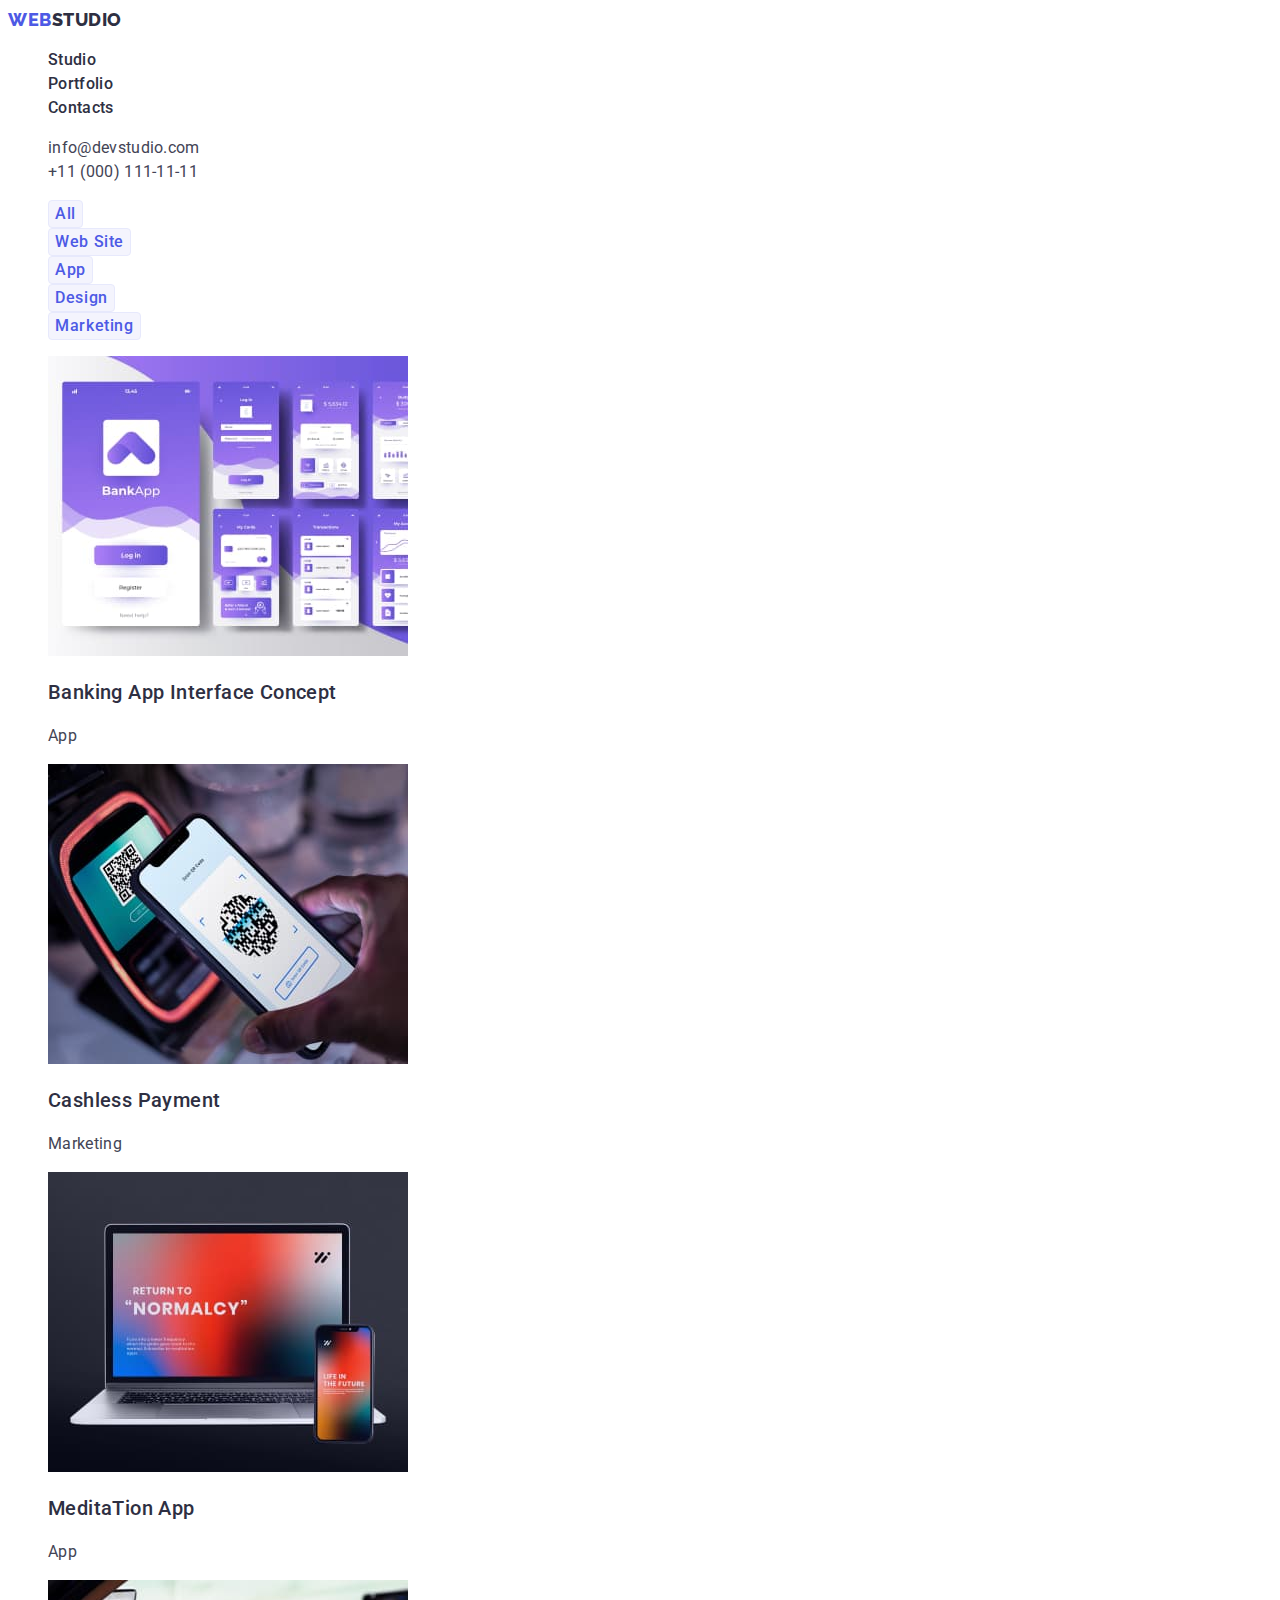
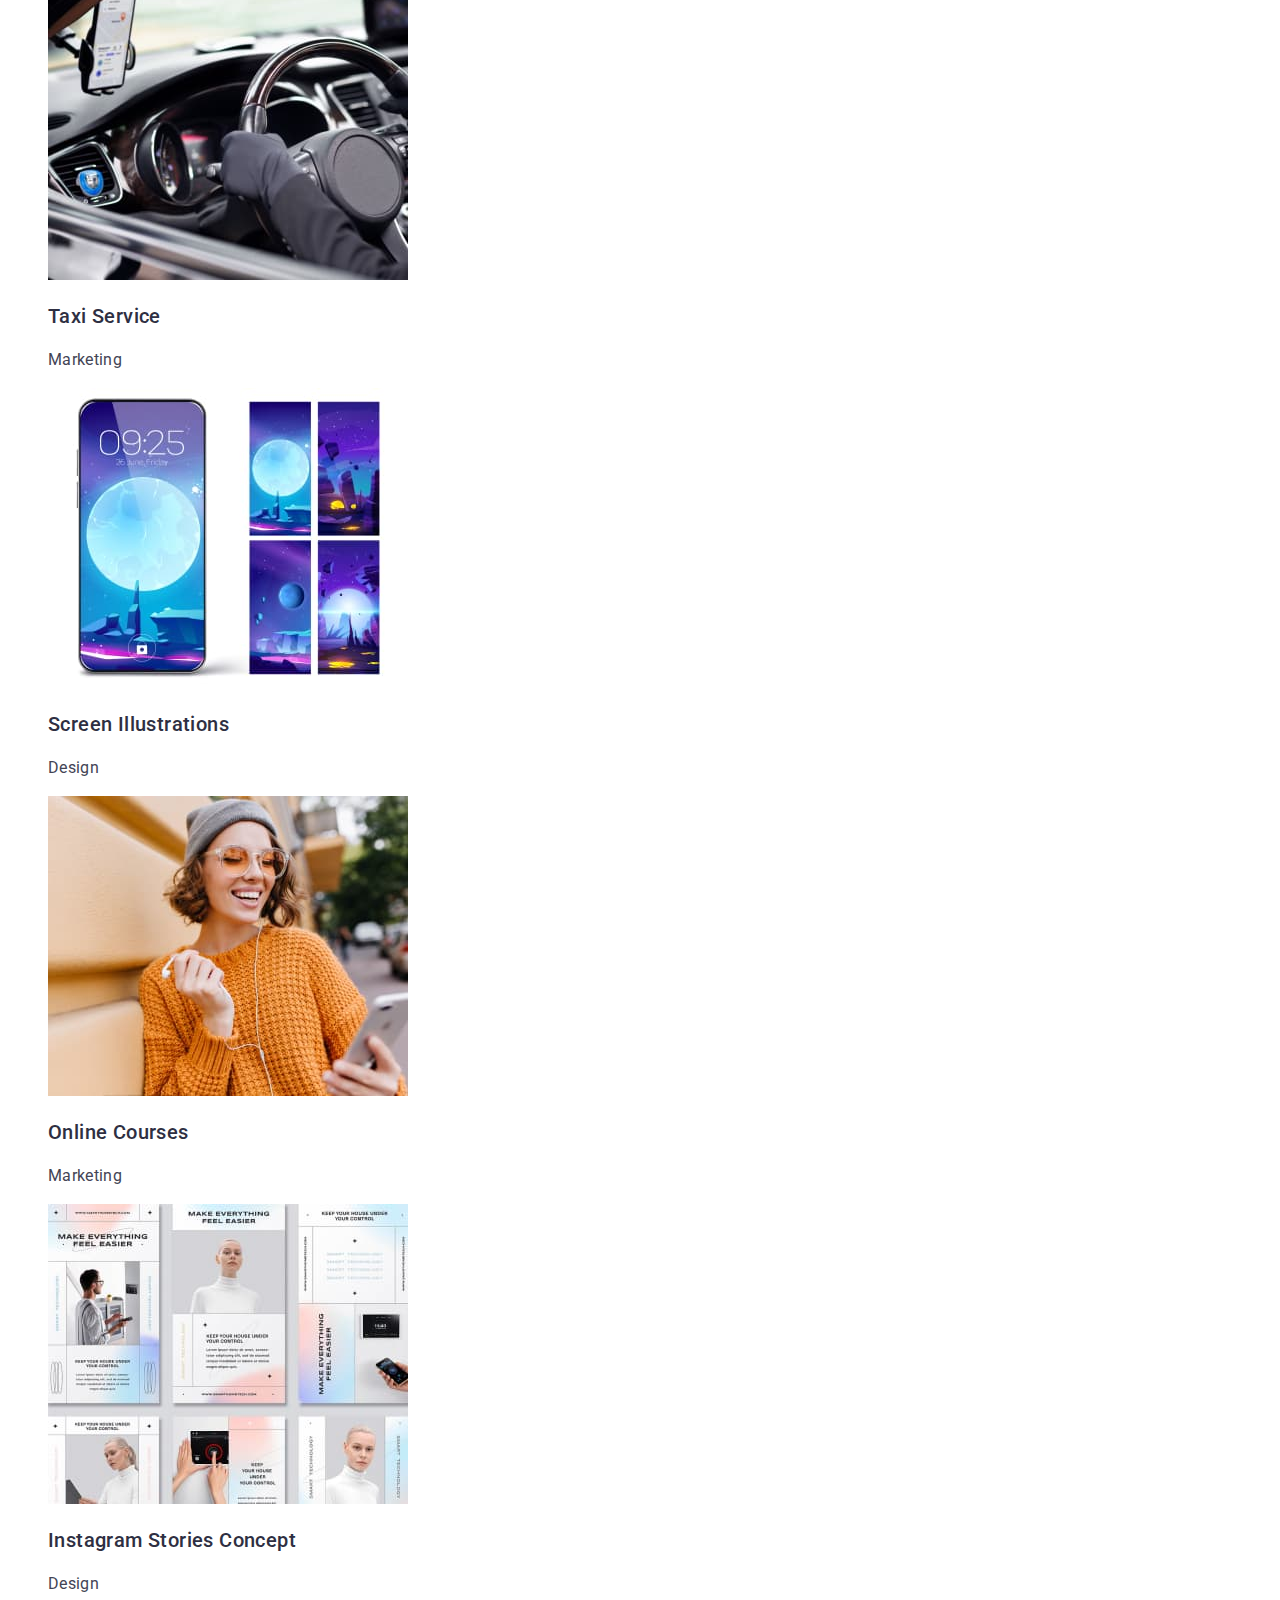
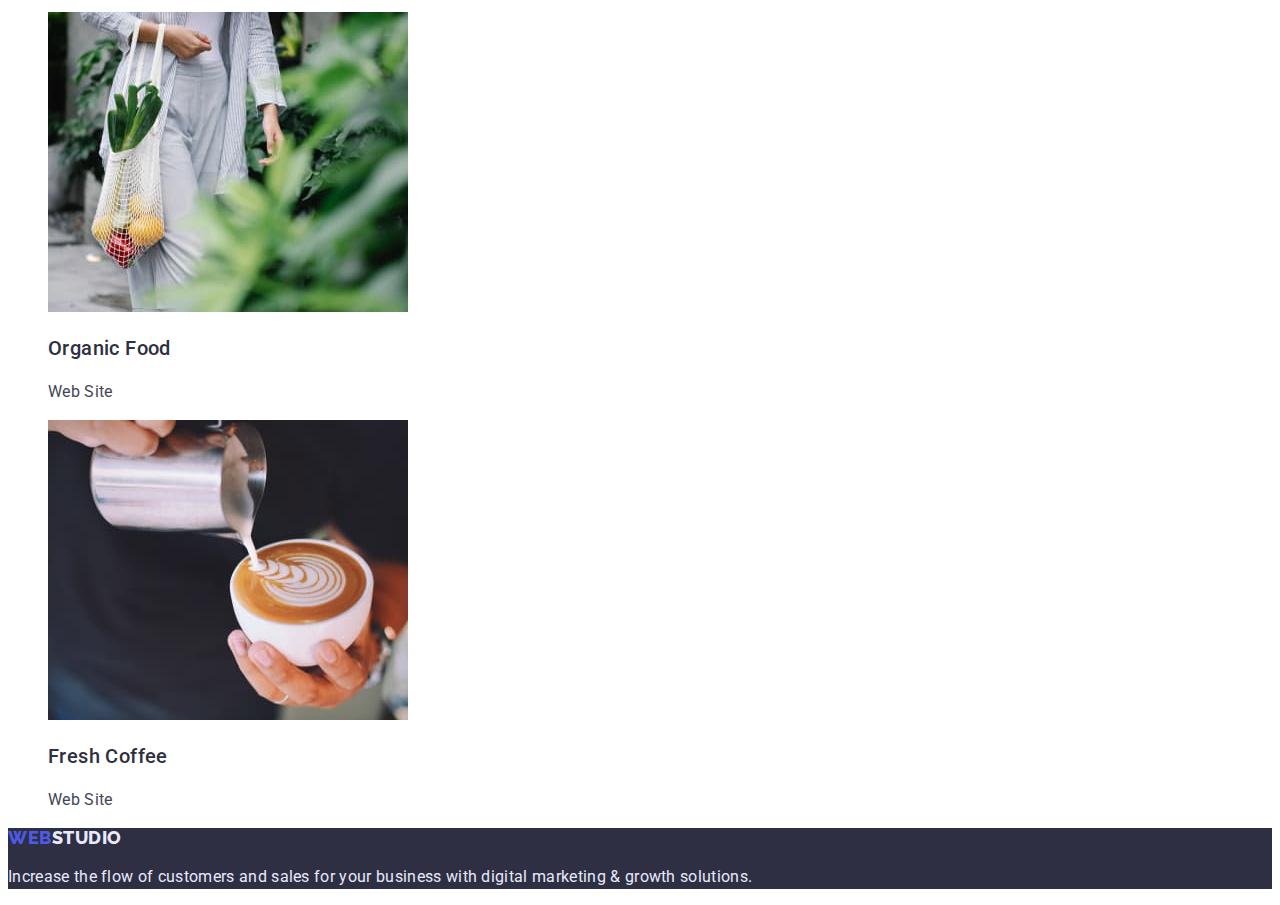
==== portfolio.html @ 1f7399b0 "hm2+" ====
<!DOCTYPE html>
<html lang="en">
	<head>
		<meta charset="UTF-8" />
		<meta http-equiv="X-UA-Compatible" content="IE=edge" />
		<meta name="viewport" content="width=device-width, initial-scale=1.0" />
		<title>Portfolio</title>
		<link rel="preconnect" href="https://fonts.googleapis.com" />
		<link rel="preconnect" href="https://fonts.gstatic.com" crossorigin />
		<link
			href="https://fonts.googleapis.com/css2?family=Raleway:wght@800&family=Roboto:wght@400;500;700&display=swap"
			rel="stylesheet"
		/>
		<link rel="stylesheet" href="./css/styles.css" />
	</head>
	<!--ACapStart-->
	<body>
		<header class="header">
			<nav class="header-navigation">
				<a href="./index.html" class="header-logo link"><span class="part-logo link">Web</span>Studio</a>
				<ul class="header-list list">
					<li class="header-item"><a href="./index.html" class="header-link link">Studio</a></li>
					<li class="header-item"><a href="./portfolio.html" class="header-link link">Portfolio</a></li>
					<li class="header-item"><a href="" class="header-link link">Contacts</a></li>
				</ul>
			</nav>
			<address class="header-address">
				<ul class="header-list-two list">
					<li class="header-item-two"
						><a href="malito:info@devstudio.com" class="header-link-two link">info@devstudio.com</a></li
					>
					<li class="header-item-two"
						><a href="tel:+110001111111" class="header-link-two link">+11 (000) 111-11-11</a></li
					>
				</ul>
			</address>
		</header>
		<!--Hero section-->
		<main>
			<section class="hero-section-portf">
				<h1 class="visually-hidden">filter</h1>
				<ul class="hero-portf-list list">
					<li class="hero-portf-item"><button type="button" class="hero-portf-button">All</button></li>
					<li class="hero-portf-item"><button type="button" class="hero-portf-button">Web Site</button></li>
					<li class="hero-portf-item"><button type="button" class="hero-portf-button">App</button></li>
					<li class="hero-portf-item"><button type="button" class="hero-portf-button">Design</button></li>
					<li class="hero-portf-item"><button type="button" class="hero-portf-button">Marketing</button></li>
				</ul>
				<ul class="service-portf-list list">
					<li class="service-portf-item">
						<a href="" class="service-portf-offers link">
							<img src="./images/images-portf/port1.jpg" alt="Banking application interface" width="360" />
							<h3 class="service-portf-subject">Banking App Interface Concept</h3>
							<p class="service-portf-text">App</p>
						</a>
					</li>
					<li class="service-portf-item">
						<a href="" class="service-portf-offers link">
							<img src="./images/images-portf/port2.jpg" alt="Cashless payment by phone" width="360" />
							<h3 class="service-portf-subject">Cashless Payment</h3>
							<p class="service-portf-text">Marketing</p>
						</a>
					</li>
					<li class="service-portf-item">
						<a href="" class="service-portf-offers link">
							<img src="./images/images-portf/port3.jpg" alt="Laptop and phone with app image" width="360" />
							<h3 class="service-portf-subject">MeditaTion App</h3>
							<p class="service-portf-text">App</p>
						</a>
					</li>
					<li class="service-portf-item">
						<a href="" class="service-portf-offers link">
							<img src="./images/images-portf/port4.jpg" alt="Driver inside the car" width="360" />
							<h3 class="service-portf-subject">Taxi Service</h3>
							<p class="service-portf-text">Marketing</p>
						</a>
					</li>
					<li class="service-portf-item">
						<a href="" class="service-portf-offers link">
							<img src="./images/images-portf/port5.jpg" alt="Screen illustrations" width="360" />
							<h3 class="service-portf-subject">Screen Illustrations</h3>
							<p class="service-portf-text">Design</p>
						</a>
					</li>
					<li class="service-portf-item">
						<a href="" class="service-portf-offers link">
							<img src="./images/images-portf/port6.jpg" alt="Girl in headphones talking on the phone" width="360" />
							<h3 class="service-portf-subject">Online Courses</h3>
							<p class="service-portf-text">Marketing</p>
						</a>
					</li>
					<li class="service-portf-item"
						><a href="" class="service-portf-offers link">
							<img src="./images/images-portf/port7.jpg" alt="Instagram stories" width="360" />
							<h3 class="service-portf-subject">Instagram Stories Concept</h3>
							<p class="service-portf-text">Design</p>
						</a>
					</li>
					<li class="service-portf-item">
						<a href="" class="service-portf-offers link">
							<img src="./images/images-portf/port8.jpg" alt="Organic food in a bag" width="360" />
							<h3 class="service-portf-subject">Organic Food</h3>
							<p class="service-portf-text">Web Site</p>
						</a>
					</li>
					<li class="service-portf-item">
						<a href="" class="service-portf-offers link">
							<img src="./images/images-portf/port9.jpg" alt="Fresh coffee" width="360" />
							<h3 class="service-portf-subject">Fresh Coffee</h3>
							<p class="service-portf-text">Web Site</p>
						</a>
					</li>
				</ul>
			</section>
		</main>
		<!--Service offer-->
		<!--Footer-->
		<footer class="footer">
			<a href="./index.html" class="footer-logo link"><span class="part-logo link">Web</span>Studio</a>
			<p class="footer-text">
				Increase the flow of customers and sales for your business with digital marketing & growth solutions.
			</p>
		</footer>
		<!--Footer-->
	</body>
</html>
---- css/styles.css ----
/*Colors*/
:root {
	--accent-text-color: #2e2f42;
	--accent-text-color-two: #4d5ae5;
	--color-of-paraghraphs: #434455;
	--accent-text-background-color: #ffffff;
	--backgroun-color: #f4f4fd;
	--footer-text-color: #e7e9fc;
	--button-portfolio-hover-color: #404bbf;
}
/*Colors*/
body {
	font-family: "Roboto", sans-serif;
	color: var(--color-of-paraghraphs);
	background-color: var(--accent-text-background-color);
}
/*To reset properties*/
.list {
	list-style: none;
}
.link {
	text-decoration: none;
}
/*To reset properties*/

/* Header-Style */
.header {
	background-color: var(--accent-text-background-color);
}
.header-logo {
	font-family: "Raleway";
	font-style: normal;
	font-weight: 800;
	font-size: 18px;
	line-height: 1.33;
	letter-spacing: 0.03em;
	text-transform: uppercase;
	color: var(--accent-text-color);
}
.part-logo {
	color: var(--accent-text-color-two);
}
.header-link {
	font-weight: 500;
	font-size: 16px;
	line-height: 1.5;
	letter-spacing: 0.02em;
	color: var(--accent-text-color);
}
.header-link:hover,
.header-link:focus {
	color: var(--accent-text-color-two);
}
.header-link-two {
	font-style: normal;
	font-weight: 400;
	font-size: 16px;
	line-height: 1.5;
	letter-spacing: 0.02em;
	color: var(--color-of-paraghraphs);
}
.header-link-two:hover,
.header-link-two:focus {
	color: var(--accent-text-color-two);
}
.header-item-two .header-link-two {
	font-style: normal;
}

/* Header-Style */

/* Hero-Section-Style */
.hero-section {
	background-color: var(--accent-text-color);
}
.hero-title {
	font-weight: 700;
	font-size: 56px;
	line-height: 1.07;
	letter-spacing: 0.02em;
	color: var(--accent-text-background-color);
}
.hero-button {
	font-family: "Roboto";
	font-weight: 500;
	font-size: 16px;
	line-height: 1.5;
	display: flex;
	letter-spacing: 0.04em;
	color: var(--accent-text-background-color);
	background: var(--accent-text-color-two);
	box-shadow: 0px 4px 4px rgba(0, 0, 0, 0.15);
	border-radius: 4px;
	cursor: pointer;
}
.hero-button:hover,
.hero-button:focus {
	background: var(--button-portfolio-hover-color);
}
/* Hero-Section-Style */

/* About-Section-Style */
.visually-hidden {
	position: absolute;
	width: 1px;
	height: 1px;
	margin: -1px;
	border: 0;
	padding: 0;
	white-space: nowrap;
	clip-path: inset(100%);
	clip: rect(0 0 0 0);
	overflow: hidden;
}
.about-subject {
	font-weight: 500;
	font-size: 20px;
	line-height: 1.2;
	letter-spacing: 0.02em;
	color: var(--accent-text-color);
}
.about-text {
	font-weight: 400;
	font-size: 16px;
	line-height: 1.5;
	letter-spacing: 0.02em;
	color: var(--color-of-paraghraphs);
}
/* About-Section-Style */

/* WhatTheyDo-Section-Style */
.what-they-do-title {
	font-family: "Roboto";
	font-style: normal;
	font-weight: 700;
	font-size: 36px;
	line-height: 40px;
	color: var(--accent-text-color);
}
/* WhatTheyDo-Section-Style */

/* OurTeam-Section-Style */
.our-team-section {
	background-color: var(--backgroun-color);
}
.our-team-section-title {
	font-weight: 700;
	font-size: 36px;
	line-height: 1.11;
	letter-spacing: 0.02em;
	color: var(--accent-text-color);
}
.our-team-section-subject {
	font-weight: 500;
	font-size: 20px;
	line-height: 1.2;
	letter-spacing: 0.02em;
	color: var(--accent-text-color);
}
.our-team-section-text {
	font-weight: 400;
	font-size: 16px;
	line-height: 1.5;
	letter-spacing: 0.02em;
	color: var(--color-of-paraghraphs);
}
/* OurTeam-Section-Style */

/* footer-Style */
.footer {
	background-color: var(--accent-text-color);
}
.footer-logo {
	font-family: "Raleway";
	font-weight: 800;
	font-size: 18px;
	line-height: 1.16;
	letter-spacing: 0.03em;
	text-transform: uppercase;
	color: var(--footer-text-color);
}
.footer-text {
	font-weight: 400;
	font-size: 16px;
	line-height: 24px;
	letter-spacing: 0.02em;
	color: var(--footer-text-color);
}
/* footer-Style */

/* Portfolio HTML */
/* Hero-Portfolio-Style */
.hero-portf-button {
	font-family: "Roboto";
	font-weight: 500;
	font-size: 16px;
	line-height: 1.5;
	letter-spacing: 0.04em;
	color: var(--accent-text-color-two);
	background-color: var(--backgroun-color);
	cursor: pointer;
	border: 1px solid var(--footer-text-color);
	border-radius: 4px;
}
.hero-portf-button:hover,
.hero-portf-button:focus {
	color: var(--accent-text-background-color);
	background-color: var(--button-portfolio-hover-color);
}
/* Hero-Portfolio-Style */

/* Service-Portfolio-Style */
.service-portf-subject {
	font-weight: 500;
	font-size: 20px;
	line-height: 1.2;
	letter-spacing: 0.02em;
	color: var(--accent-text-color);
}
.service-portf-text {
	font-weight: 400;
	font-size: 16px;
	line-height: 1.5;
	letter-spacing: 0.02em;
	color: #434455;
}
/* Service-Portfolio-Style */
/* Portfolio HTML */
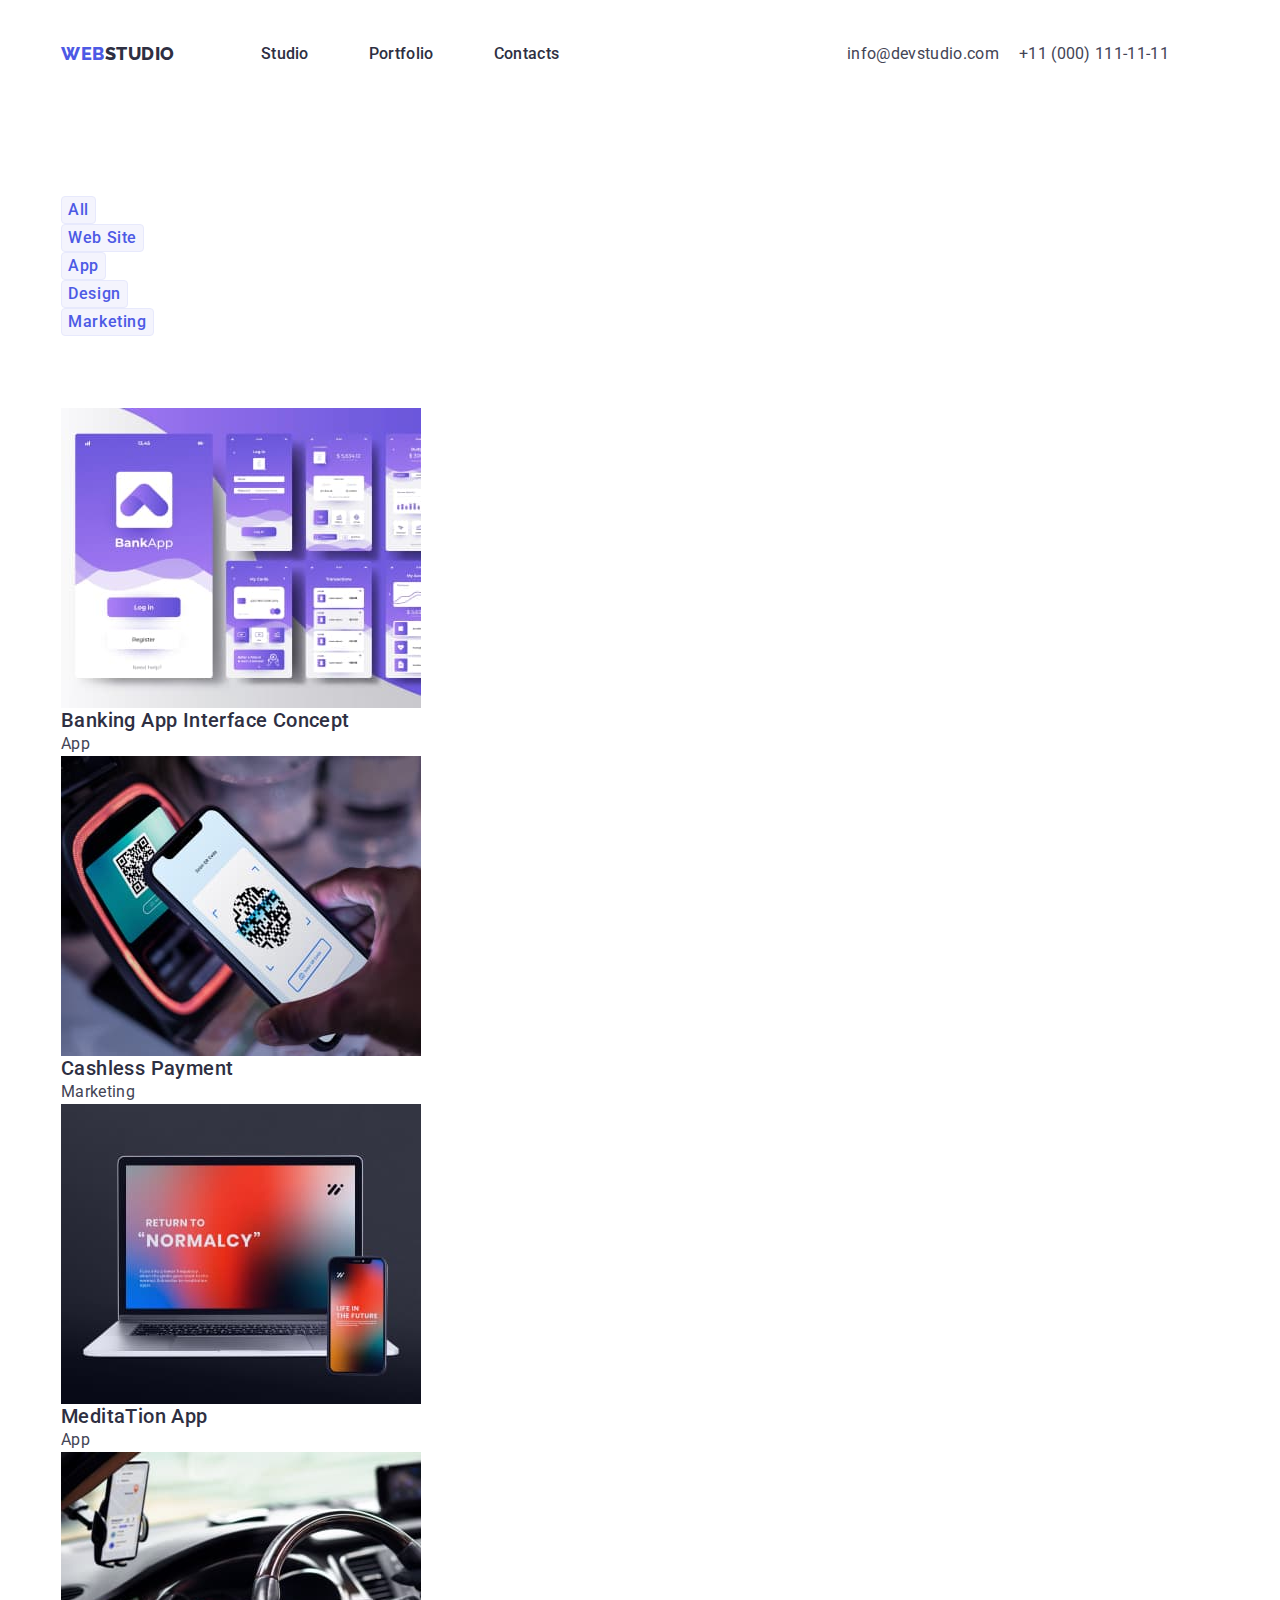
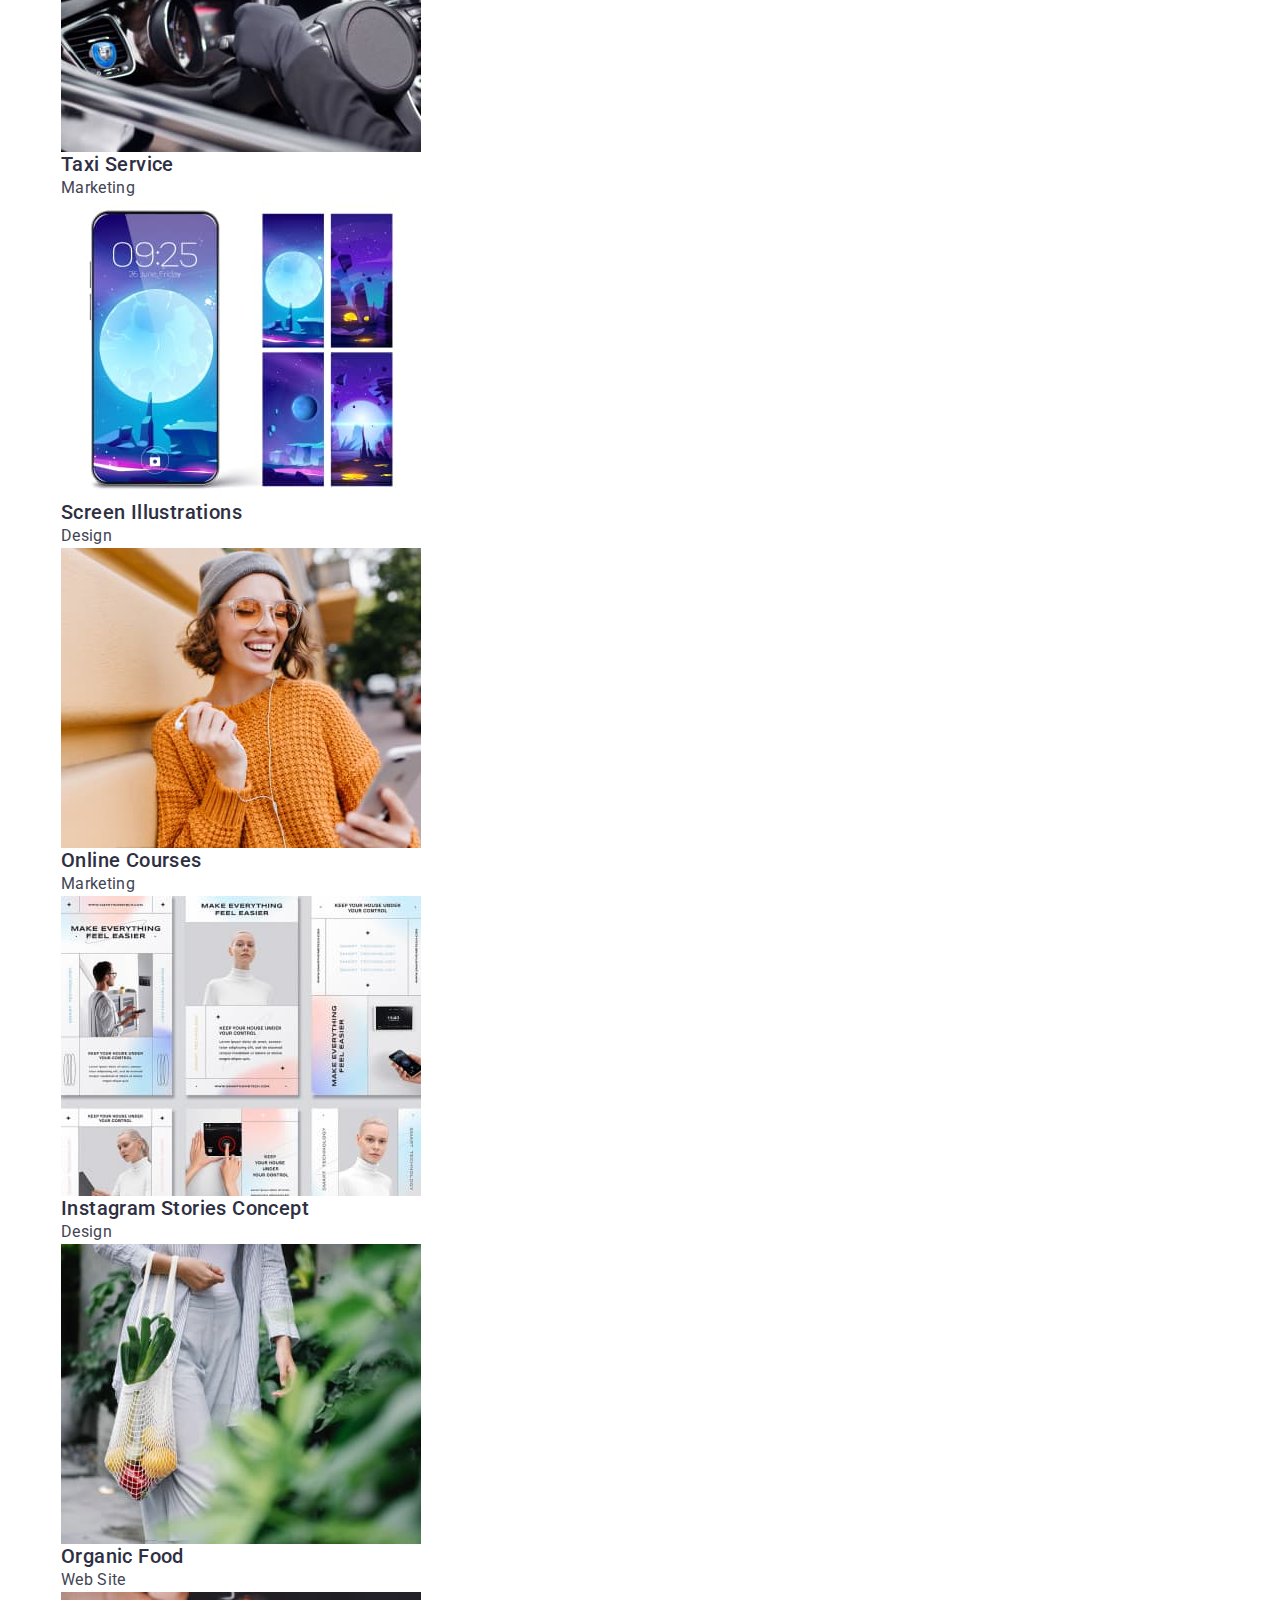
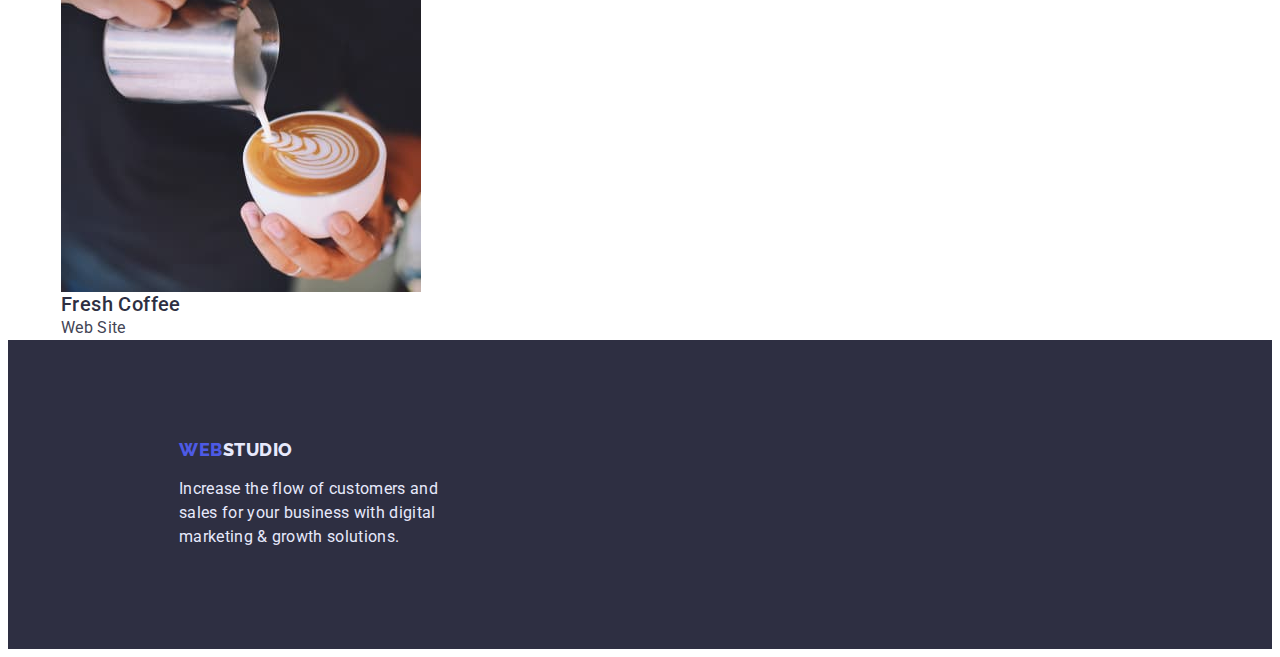
==== commit 8fbaa21f: "css" ====
--- a/portfolio.html
+++ b/portfolio.html
@@ -5,6 +5,13 @@
 		<meta http-equiv="X-UA-Compatible" content="IE=edge" />
 		<meta name="viewport" content="width=device-width, initial-scale=1.0" />
 		<title>Portfolio</title>
+		<link
+			rel="stylesheet"
+			href="https://cdnjs.cloudflare.com/ajax/libs/modern-normalize/1.1.0/modern-normalize.min.css"
+			integrity="sha512-wpPYUAdjBVSE4KJnH1VR1HeZfpl1ub8YT/NKx4PuQ5NmX2tKuGu6U/JRp5y+Y8XG2tV+wKQpNHVUX03MfMFn9Q=="
+			crossorigin="anonymous"
+			referrerpolicy="no-referrer"
+		/>
 		<link rel="preconnect" href="https://fonts.googleapis.com" />
 		<link rel="preconnect" href="https://fonts.gstatic.com" crossorigin />
 		<link
@@ -16,110 +23,117 @@
 	<!--ACapStart-->
 	<body>
 		<header class="header">
-			<nav class="header-navigation">
-				<a href="./index.html" class="header-logo link"><span class="part-logo link">Web</span>Studio</a>
-				<ul class="header-list list">
-					<li class="header-item"><a href="./index.html" class="header-link link">Studio</a></li>
-					<li class="header-item"><a href="./portfolio.html" class="header-link link">Portfolio</a></li>
-					<li class="header-item"><a href="" class="header-link link">Contacts</a></li>
-				</ul>
-			</nav>
-			<address class="header-address">
-				<ul class="header-list-two list">
-					<li class="header-item-two"
-						><a href="malito:info@devstudio.com" class="header-link-two link">info@devstudio.com</a></li
-					>
-					<li class="header-item-two"
-						><a href="tel:+110001111111" class="header-link-two link">+11 (000) 111-11-11</a></li
-					>
-				</ul>
-			</address>
+			<div class="container main-header">
+				<nav class="header-navigation">
+					<a href="./index.html" class="header-logo link"><span class="part-logo link">Web</span>Studio</a>
+					<ul class="header-list list">
+						<li class="header-item"><a href="./index.html" class="header-link link">Studio</a></li>
+						<li class="header-item"><a href="./portfolio.html" class="header-link link">Portfolio</a></li>
+						<li class="header-item"><a href="" class="header-link link">Contacts</a></li>
+					</ul>
+				</nav>
+				<address class="header-address">
+					<ul class="header-list-two list">
+						<li class="header-item-two"
+							><a href="malito:info@devstudio.com" class="header-link-two link">info@devstudio.com</a></li
+						>
+						<li class="header-item-two"
+							><a href="tel:+110001111111" class="header-link-two link">+11 (000) 111-11-11</a></li
+						>
+					</ul>
+				</address>
+			</div>
 		</header>
 		<!--Hero section-->
 		<main>
 			<section class="hero-section-portf">
-				<h1 class="visually-hidden">filter</h1>
-				<ul class="hero-portf-list list">
-					<li class="hero-portf-item"><button type="button" class="hero-portf-button">All</button></li>
-					<li class="hero-portf-item"><button type="button" class="hero-portf-button">Web Site</button></li>
-					<li class="hero-portf-item"><button type="button" class="hero-portf-button">App</button></li>
-					<li class="hero-portf-item"><button type="button" class="hero-portf-button">Design</button></li>
-					<li class="hero-portf-item"><button type="button" class="hero-portf-button">Marketing</button></li>
-				</ul>
-				<ul class="service-portf-list list">
-					<li class="service-portf-item">
-						<a href="" class="service-portf-offers link">
-							<img src="./images/images-portf/port1.jpg" alt="Banking application interface" width="360" />
-							<h3 class="service-portf-subject">Banking App Interface Concept</h3>
-							<p class="service-portf-text">App</p>
-						</a>
-					</li>
-					<li class="service-portf-item">
-						<a href="" class="service-portf-offers link">
-							<img src="./images/images-portf/port2.jpg" alt="Cashless payment by phone" width="360" />
-							<h3 class="service-portf-subject">Cashless Payment</h3>
-							<p class="service-portf-text">Marketing</p>
-						</a>
-					</li>
-					<li class="service-portf-item">
-						<a href="" class="service-portf-offers link">
-							<img src="./images/images-portf/port3.jpg" alt="Laptop and phone with app image" width="360" />
-							<h3 class="service-portf-subject">MeditaTion App</h3>
-							<p class="service-portf-text">App</p>
-						</a>
-					</li>
-					<li class="service-portf-item">
-						<a href="" class="service-portf-offers link">
-							<img src="./images/images-portf/port4.jpg" alt="Driver inside the car" width="360" />
-							<h3 class="service-portf-subject">Taxi Service</h3>
-							<p class="service-portf-text">Marketing</p>
-						</a>
-					</li>
-					<li class="service-portf-item">
-						<a href="" class="service-portf-offers link">
-							<img src="./images/images-portf/port5.jpg" alt="Screen illustrations" width="360" />
-							<h3 class="service-portf-subject">Screen Illustrations</h3>
-							<p class="service-portf-text">Design</p>
-						</a>
-					</li>
-					<li class="service-portf-item">
-						<a href="" class="service-portf-offers link">
-							<img src="./images/images-portf/port6.jpg" alt="Girl in headphones talking on the phone" width="360" />
-							<h3 class="service-portf-subject">Online Courses</h3>
-							<p class="service-portf-text">Marketing</p>
-						</a>
-					</li>
-					<li class="service-portf-item"
-						><a href="" class="service-portf-offers link">
-							<img src="./images/images-portf/port7.jpg" alt="Instagram stories" width="360" />
-							<h3 class="service-portf-subject">Instagram Stories Concept</h3>
-							<p class="service-portf-text">Design</p>
-						</a>
-					</li>
-					<li class="service-portf-item">
-						<a href="" class="service-portf-offers link">
-							<img src="./images/images-portf/port8.jpg" alt="Organic food in a bag" width="360" />
-							<h3 class="service-portf-subject">Organic Food</h3>
-							<p class="service-portf-text">Web Site</p>
-						</a>
-					</li>
-					<li class="service-portf-item">
-						<a href="" class="service-portf-offers link">
-							<img src="./images/images-portf/port9.jpg" alt="Fresh coffee" width="360" />
-							<h3 class="service-portf-subject">Fresh Coffee</h3>
-							<p class="service-portf-text">Web Site</p>
-						</a>
-					</li>
-				</ul>
+				<div class="container">
+					<h1 class="visually-hidden">filter</h1>
+					<ul class="hero-portf-list list">
+						<li class="hero-portf-item"><button type="button" class="hero-portf-button">All</button></li>
+						<li class="hero-portf-item"><button type="button" class="hero-portf-button">Web Site</button></li>
+						<li class="hero-portf-item"><button type="button" class="hero-portf-button">App</button></li>
+						<li class="hero-portf-item"><button type="button" class="hero-portf-button">Design</button></li>
+						<li class="hero-portf-item"><button type="button" class="hero-portf-button">Marketing</button></li>
+					</ul>
+					<ul class="service-portf-list list">
+						<li class="service-portf-item">
+							<a href="" class="service-portf-offers link">
+								<img src="./images/images-portf/port1.jpg" alt="Banking application interface" width="360" />
+								<h3 class="service-portf-subject">Banking App Interface Concept</h3>
+								<p class="service-portf-text">App</p>
+							</a>
+						</li>
+						<li class="service-portf-item">
+							<a href="" class="service-portf-offers link">
+								<img src="./images/images-portf/port2.jpg" alt="Cashless payment by phone" width="360" />
+								<h3 class="service-portf-subject">Cashless Payment</h3>
+								<p class="service-portf-text">Marketing</p>
+							</a>
+						</li>
+						<li class="service-portf-item">
+							<a href="" class="service-portf-offers link">
+								<img src="./images/images-portf/port3.jpg" alt="Laptop and phone with app image" width="360" />
+								<h3 class="service-portf-subject">MeditaTion App</h3>
+								<p class="service-portf-text">App</p>
+							</a>
+						</li>
+						<li class="service-portf-item">
+							<a href="" class="service-portf-offers link">
+								<img src="./images/images-portf/port4.jpg" alt="Driver inside the car" width="360" />
+								<h3 class="service-portf-subject">Taxi Service</h3>
+								<p class="service-portf-text">Marketing</p>
+							</a>
+						</li>
+						<li class="service-portf-item">
+							<a href="" class="service-portf-offers link">
+								<img src="./images/images-portf/port5.jpg" alt="Screen illustrations" width="360" />
+								<h3 class="service-portf-subject">Screen Illustrations</h3>
+								<p class="service-portf-text">Design</p>
+							</a>
+						</li>
+						<li class="service-portf-item">
+							<a href="" class="service-portf-offers link">
+								<img src="./images/images-portf/port6.jpg" alt="Girl in headphones talking on the phone" width="360" />
+								<h3 class="service-portf-subject">Online Courses</h3>
+								<p class="service-portf-text">Marketing</p>
+							</a>
+						</li>
+						<li class="service-portf-item"
+							><a href="" class="service-portf-offers link">
+								<img src="./images/images-portf/port7.jpg" alt="Instagram stories" width="360" />
+								<h3 class="service-portf-subject">Instagram Stories Concept</h3>
+								<p class="service-portf-text">Design</p>
+							</a>
+						</li>
+						<li class="service-portf-item">
+							<a href="" class="service-portf-offers link">
+								<img src="./images/images-portf/port8.jpg" alt="Organic food in a bag" width="360" />
+								<h3 class="service-portf-subject">Organic Food</h3>
+								<p class="service-portf-text">Web Site</p>
+							</a>
+						</li>
+						<li class="service-portf-item">
+							<a href="" class="service-portf-offers link">
+								<img src="./images/images-portf/port9.jpg" alt="Fresh coffee" width="360" />
+								<h3 class="service-portf-subject">Fresh Coffee</h3>
+								<p class="service-portf-text">Web Site</p>
+							</a>
+						</li>
+					</ul>
+				</div>
 			</section>
 		</main>
-		<!--Service offer-->
+		<!--Hero offer-->
+
 		<!--Footer-->
 		<footer class="footer">
-			<a href="./index.html" class="footer-logo link"><span class="part-logo link">Web</span>Studio</a>
-			<p class="footer-text">
-				Increase the flow of customers and sales for your business with digital marketing & growth solutions.
-			</p>
+			<div class="container">
+				<a href="./index.html" class="footer-logo link"><span class="part-logo link">Web</span>Studio</a>
+				<p class="footer-text">
+					Increase the flow of customers and sales for your business with digital marketing & growth solutions.
+				</p>
+			</div>
 		</footer>
 		<!--Footer-->
 	</body>
--- a/css/styles.css
+++ b/css/styles.css
@@ -9,11 +9,30 @@
 	--button-portfolio-hover-color: #404bbf;
 }
 /*Colors*/
+h1,
+h2,
+h3,
+h4,
+h5,
+h6,
+p {
+	margin: 0;
+}
+ul {
+	margin: 0;
+	padding: 0;
+}
 body {
 	font-family: "Roboto", sans-serif;
 	color: var(--color-of-paraghraphs);
 	background-color: var(--accent-text-background-color);
 }
+.container {
+	width: 1158px;
+	margin: 0 auto;
+	padding-left: 15px;
+	padding-right: 15px;
+}
 /*To reset properties*/
 .list {
 	list-style: none;
@@ -21,11 +40,23 @@
 .link {
 	text-decoration: none;
 }
+img {
+	display: block;
+}
 /*To reset properties*/
 
 /* Header-Style */
 .header {
 	background-color: var(--accent-text-background-color);
+	padding: 24px 0;
+}
+.main-header {
+	display: flex;
+	align-items: center;
+}
+.header-navigation {
+	display: flex;
+	align-items: center;
 }
 .header-logo {
 	font-family: "Raleway";
@@ -40,17 +71,36 @@
 .part-logo {
 	color: var(--accent-text-color-two);
 }
+.header-list {
+	display: flex;
+	margin-left: 76px;
+}
+.header-item:not(:last-child) {
+	margin-right: 40px;
+}
 .header-link {
 	font-weight: 500;
 	font-size: 16px;
 	line-height: 1.5;
 	letter-spacing: 0.02em;
 	color: var(--accent-text-color);
+	display: block;
+	padding: 10px 10px;
 }
 .header-link:hover,
 .header-link:focus {
 	color: var(--accent-text-color-two);
 }
+.header-address {
+	margin-left: auto;
+}
+.header-list-two {
+	display: flex;
+	margin-left: auto;
+}
+.header-list-two .header-item-two + .header-item-two {
+	margin-right: 40px;
+}
 .header-link-two {
 	font-style: normal;
 	font-weight: 400;
@@ -58,6 +108,8 @@
 	line-height: 1.5;
 	letter-spacing: 0.02em;
 	color: var(--color-of-paraghraphs);
+	display: block;
+	padding: 10px 10px;
 }
 .header-link-two:hover,
 .header-link-two:focus {
@@ -72,6 +124,8 @@
 /* Hero-Section-Style */
 .hero-section {
 	background-color: var(--accent-text-color);
+	text-align: center;
+	padding: 188px 0;
 }
 .hero-title {
 	font-weight: 700;
@@ -79,6 +133,7 @@
 	line-height: 1.07;
 	letter-spacing: 0.02em;
 	color: var(--accent-text-background-color);
+	margin-bottom: 48px;
 }
 .hero-button {
 	font-family: "Roboto";
@@ -92,6 +147,9 @@
 	box-shadow: 0px 4px 4px rgba(0, 0, 0, 0.15);
 	border-radius: 4px;
 	cursor: pointer;
+	padding: 16px 32px;
+	box-sizing: border-box;
+	display: inline-block;
 }
 .hero-button:hover,
 .hero-button:focus {
@@ -100,6 +158,13 @@
 /* Hero-Section-Style */
 
 /* About-Section-Style */
+.about-list {
+	display: flex;
+	padding: 120px 0;
+}
+.about-item:not(:last-child) {
+	margin-right: 24px;
+}
 .visually-hidden {
 	position: absolute;
 	width: 1px;
@@ -118,6 +183,7 @@
 	line-height: 1.2;
 	letter-spacing: 0.02em;
 	color: var(--accent-text-color);
+	display: block;
 }
 .about-text {
 	font-weight: 400;
@@ -125,10 +191,17 @@
 	line-height: 1.5;
 	letter-spacing: 0.02em;
 	color: var(--color-of-paraghraphs);
+	display: block;
+	width: 300px;
 }
 /* About-Section-Style */
 
 /* WhatTheyDo-Section-Style */
+.what-they-do-section {
+	display: flex;
+	text-align: center;
+	padding-bottom: 120px;
+}
 .what-they-do-title {
 	font-family: "Roboto";
 	font-style: normal;
@@ -136,12 +209,21 @@
 	font-size: 36px;
 	line-height: 40px;
 	color: var(--accent-text-color);
+	margin-bottom: 72px;
+}
+.what-they-do-list {
+	display: flex;
+}
+.what-they-do-item:not(:last-child) {
+	margin-right: 24px;
 }
 /* WhatTheyDo-Section-Style */
 
 /* OurTeam-Section-Style */
 .our-team-section {
 	background-color: var(--backgroun-color);
+	display: flex;
+	text-align: center;
 }
 .our-team-section-title {
 	font-weight: 700;
@@ -149,6 +231,11 @@
 	line-height: 1.11;
 	letter-spacing: 0.02em;
 	color: var(--accent-text-color);
+	padding: 120px 0 72px 0;
+}
+.our-team-section-photo {
+	display: flex;
+	justify-content: center;
 }
 .our-team-section-subject {
 	font-weight: 500;
@@ -156,6 +243,8 @@
 	line-height: 1.2;
 	letter-spacing: 0.02em;
 	color: var(--accent-text-color);
+	display: block;
+	margin: 0 24px 8px 24px;
 }
 .our-team-section-text {
 	font-weight: 400;
@@ -163,12 +252,17 @@
 	line-height: 1.5;
 	letter-spacing: 0.02em;
 	color: var(--color-of-paraghraphs);
+	display: block;
+	margin-bottom: 32px;
 }
 /* OurTeam-Section-Style */
 
 /* footer-Style */
 .footer {
 	background-color: var(--accent-text-color);
+	padding: 100px 1020px 100px 156px;
+	display: flex;
+	justify-content: flex-start;
 }
 .footer-logo {
 	font-family: "Raleway";
@@ -178,6 +272,8 @@
 	letter-spacing: 0.03em;
 	text-transform: uppercase;
 	color: var(--footer-text-color);
+	display: block;
+	margin-bottom: 16px;
 }
 .footer-text {
 	font-weight: 400;
@@ -185,11 +281,22 @@
 	line-height: 24px;
 	letter-spacing: 0.02em;
 	color: var(--footer-text-color);
+	display: block;
+	width: 300px;
 }
 /* footer-Style */
 
 /* Portfolio HTML */
 /* Hero-Portfolio-Style */
+.hero-section-portf {
+	display: flex;
+}
+.hero-portf-list {
+	padding: 96px 0 72px 0;
+}
+.hero-portf-item:not(:last-child) {
+	margin-right: 24px;
+}
 .hero-portf-button {
 	font-family: "Roboto";
 	font-weight: 500;
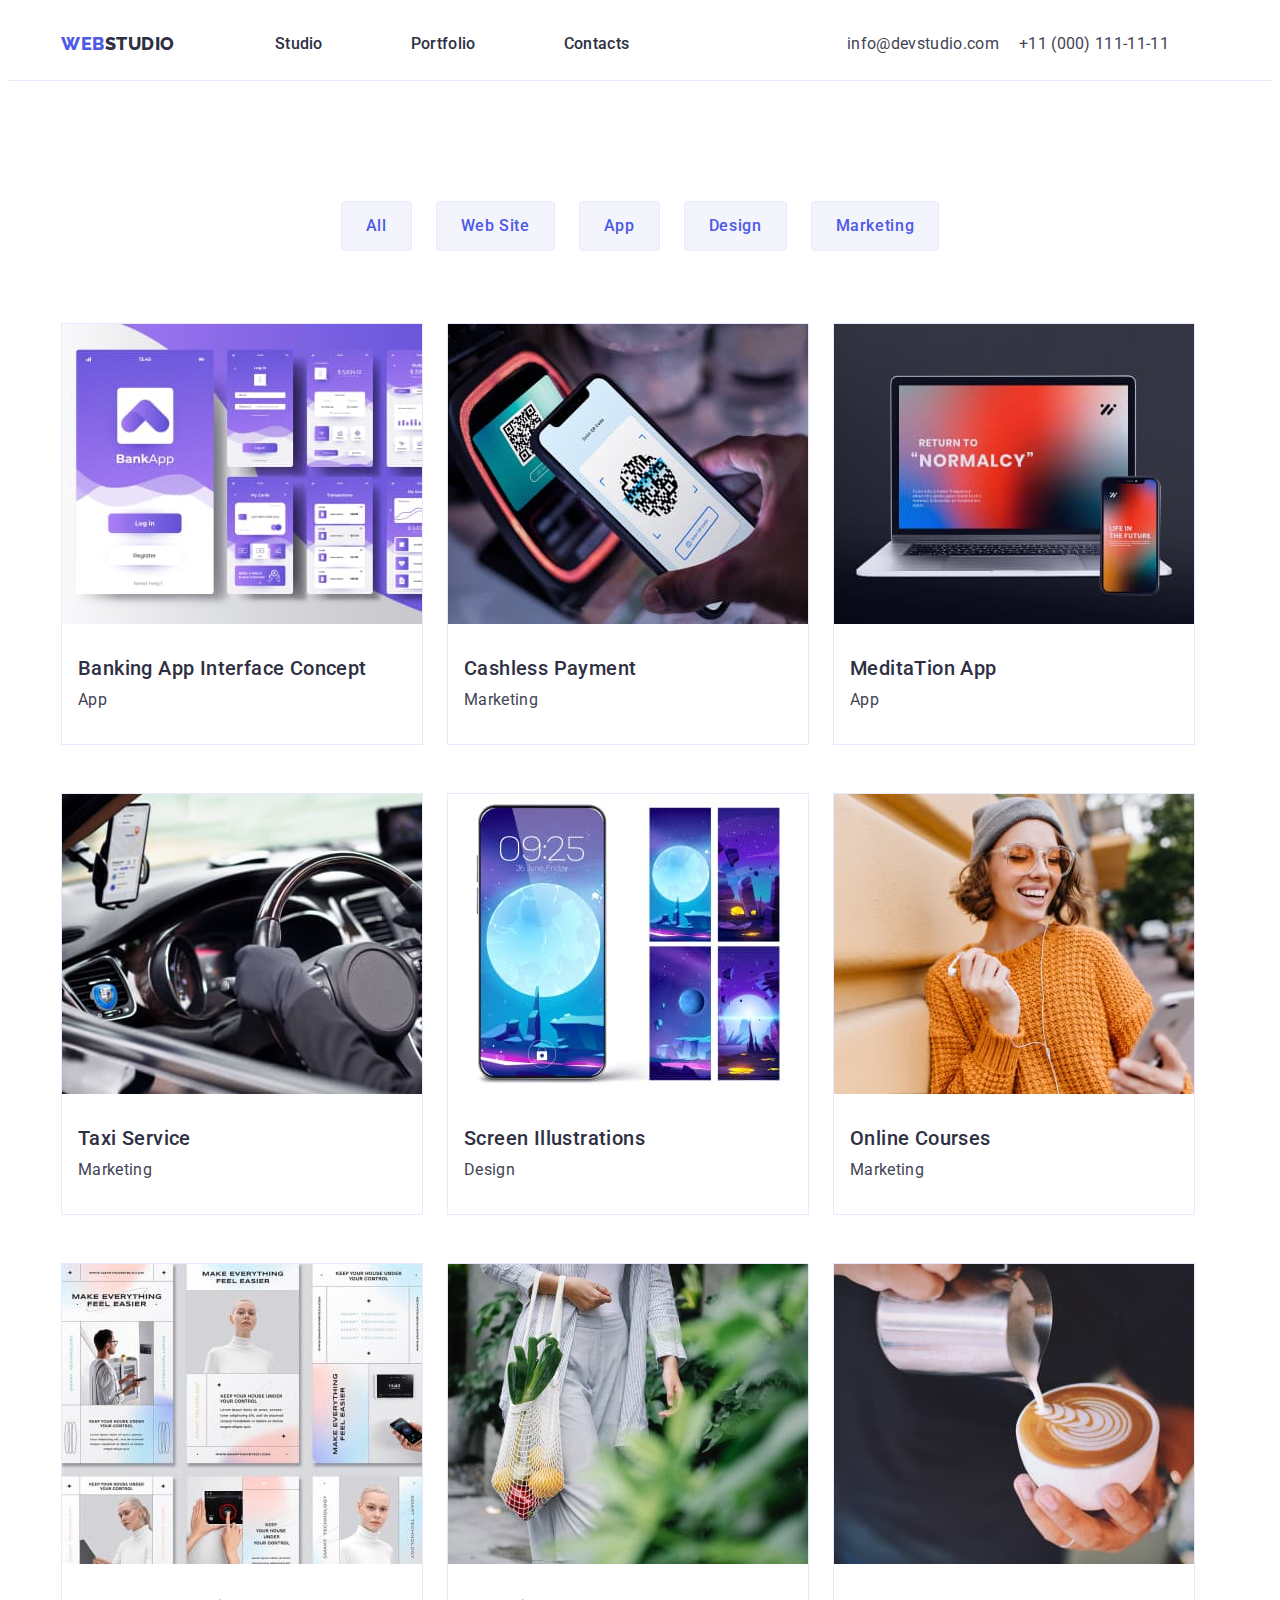
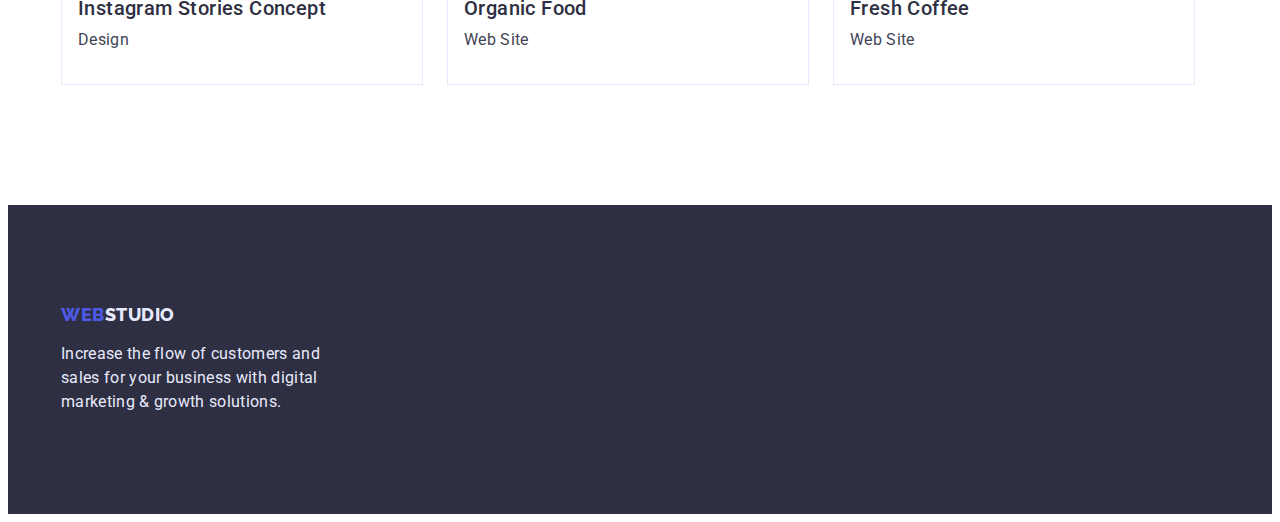
==== commit f1785cff: "h-m-finish" ====
--- a/portfolio.html
+++ b/portfolio.html
@@ -46,7 +46,7 @@
 		</header>
 		<!--Hero section-->
 		<main>
-			<section class="hero-section-portf">
+			<section class="hero-section-portf section">
 				<div class="container">
 					<h1 class="visually-hidden">filter</h1>
 					<ul class="hero-portf-list list">
@@ -60,65 +60,83 @@
 						<li class="service-portf-item">
 							<a href="" class="service-portf-offers link">
 								<img src="./images/images-portf/port1.jpg" alt="Banking application interface" width="360" />
+							</a>
+							<div class="service-portf-container">
 								<h3 class="service-portf-subject">Banking App Interface Concept</h3>
 								<p class="service-portf-text">App</p>
-							</a>
+							</div>
 						</li>
 						<li class="service-portf-item">
 							<a href="" class="service-portf-offers link">
 								<img src="./images/images-portf/port2.jpg" alt="Cashless payment by phone" width="360" />
+							</a>
+							<div class="service-portf-container">
 								<h3 class="service-portf-subject">Cashless Payment</h3>
 								<p class="service-portf-text">Marketing</p>
-							</a>
+							</div>
 						</li>
 						<li class="service-portf-item">
 							<a href="" class="service-portf-offers link">
 								<img src="./images/images-portf/port3.jpg" alt="Laptop and phone with app image" width="360" />
+							</a>
+							<div class="service-portf-container">
 								<h3 class="service-portf-subject">MeditaTion App</h3>
 								<p class="service-portf-text">App</p>
-							</a>
+							</div>
 						</li>
 						<li class="service-portf-item">
 							<a href="" class="service-portf-offers link">
 								<img src="./images/images-portf/port4.jpg" alt="Driver inside the car" width="360" />
+							</a>
+							<div class="service-portf-container">
 								<h3 class="service-portf-subject">Taxi Service</h3>
 								<p class="service-portf-text">Marketing</p>
-							</a>
+							</div>
 						</li>
 						<li class="service-portf-item">
 							<a href="" class="service-portf-offers link">
 								<img src="./images/images-portf/port5.jpg" alt="Screen illustrations" width="360" />
+							</a>
+							<div class="service-portf-container">
 								<h3 class="service-portf-subject">Screen Illustrations</h3>
 								<p class="service-portf-text">Design</p>
-							</a>
+							</div>
 						</li>
 						<li class="service-portf-item">
 							<a href="" class="service-portf-offers link">
 								<img src="./images/images-portf/port6.jpg" alt="Girl in headphones talking on the phone" width="360" />
+							</a>
+							<div class="service-portf-container">
 								<h3 class="service-portf-subject">Online Courses</h3>
 								<p class="service-portf-text">Marketing</p>
-							</a>
+							</div>
 						</li>
 						<li class="service-portf-item"
 							><a href="" class="service-portf-offers link">
 								<img src="./images/images-portf/port7.jpg" alt="Instagram stories" width="360" />
+							</a>
+							<div class="service-portf-container">
 								<h3 class="service-portf-subject">Instagram Stories Concept</h3>
 								<p class="service-portf-text">Design</p>
-							</a>
+							</div>
 						</li>
 						<li class="service-portf-item">
 							<a href="" class="service-portf-offers link">
 								<img src="./images/images-portf/port8.jpg" alt="Organic food in a bag" width="360" />
+							</a>
+							<div class="service-portf-container">
 								<h3 class="service-portf-subject">Organic Food</h3>
 								<p class="service-portf-text">Web Site</p>
-							</a>
+							</div>
 						</li>
 						<li class="service-portf-item">
 							<a href="" class="service-portf-offers link">
 								<img src="./images/images-portf/port9.jpg" alt="Fresh coffee" width="360" />
+							</a>
+							<div class="service-portf-container">
 								<h3 class="service-portf-subject">Fresh Coffee</h3>
 								<p class="service-portf-text">Web Site</p>
-							</a>
+							</div>
 						</li>
 					</ul>
 				</div>
--- a/css/styles.css
+++ b/css/styles.css
@@ -45,10 +45,14 @@
 }
 /*To reset properties*/
 
+.section {
+	padding: 120px 0;
+}
+
 /* Header-Style */
 .header {
 	background-color: var(--accent-text-background-color);
-	padding: 24px 0;
+	border-bottom: 1px solid #e7e9fc;
 }
 .main-header {
 	display: flex;
@@ -85,7 +89,7 @@
 	letter-spacing: 0.02em;
 	color: var(--accent-text-color);
 	display: block;
-	padding: 10px 10px;
+	padding: 24px 24px;
 }
 .header-link:hover,
 .header-link:focus {
@@ -148,7 +152,6 @@
 	border-radius: 4px;
 	cursor: pointer;
 	padding: 16px 32px;
-	box-sizing: border-box;
 	display: inline-block;
 }
 .hero-button:hover,
@@ -160,7 +163,6 @@
 /* About-Section-Style */
 .about-list {
 	display: flex;
-	padding: 120px 0;
 }
 .about-item:not(:last-child) {
 	margin-right: 24px;
@@ -192,7 +194,7 @@
 	letter-spacing: 0.02em;
 	color: var(--color-of-paraghraphs);
 	display: block;
-	width: 300px;
+	width: 264px;
 }
 /* About-Section-Style */
 
@@ -200,7 +202,6 @@
 .what-they-do-section {
 	display: flex;
 	text-align: center;
-	padding-bottom: 120px;
 }
 .what-they-do-title {
 	font-family: "Roboto";
@@ -231,11 +232,18 @@
 	line-height: 1.11;
 	letter-spacing: 0.02em;
 	color: var(--accent-text-color);
-	padding: 120px 0 72px 0;
+	margin-bottom: 72px;
+}
+.our-team-section-lits {
+	display: flex;
 }
 .our-team-section-photo {
-	display: flex;
-	justify-content: center;
+	background-color: var(--accent-text-background-color);
+	box-shadow: 0px 1px 6px rgba(46, 47, 66, 0.08), 0px 1px 1px rgba(46, 47, 66, 0.16), 0px 2px 1px rgba(46, 47, 66, 0.08);
+	border-radius: 0px 0px 4px 4px;
+}
+.our-team-section-photo:not(:last-child) {
+	margin-right: 24px;
 }
 .our-team-section-subject {
 	font-weight: 500;
@@ -243,8 +251,7 @@
 	line-height: 1.2;
 	letter-spacing: 0.02em;
 	color: var(--accent-text-color);
-	display: block;
-	margin: 0 24px 8px 24px;
+	margin: 32px 0px 8px 0px;
 }
 .our-team-section-text {
 	font-weight: 400;
@@ -252,7 +259,6 @@
 	line-height: 1.5;
 	letter-spacing: 0.02em;
 	color: var(--color-of-paraghraphs);
-	display: block;
 	margin-bottom: 32px;
 }
 /* OurTeam-Section-Style */
@@ -260,9 +266,7 @@
 /* footer-Style */
 .footer {
 	background-color: var(--accent-text-color);
-	padding: 100px 1020px 100px 156px;
-	display: flex;
-	justify-content: flex-start;
+	padding: 100px 0;
 }
 .footer-logo {
 	font-family: "Raleway";
@@ -274,6 +278,7 @@
 	color: var(--footer-text-color);
 	display: block;
 	margin-bottom: 16px;
+	width: 115px;
 }
 .footer-text {
 	font-weight: 400;
@@ -282,17 +287,16 @@
 	letter-spacing: 0.02em;
 	color: var(--footer-text-color);
 	display: block;
-	width: 300px;
+	width: 264px;
 }
 /* footer-Style */
 
 /* Portfolio HTML */
 /* Hero-Portfolio-Style */
-.hero-section-portf {
-	display: flex;
-}
 .hero-portf-list {
-	padding: 96px 0 72px 0;
+	display: flex;
+	justify-content: center;
+	margin-bottom: 72px;
 }
 .hero-portf-item:not(:last-child) {
 	margin-right: 24px;
@@ -308,6 +312,7 @@
 	cursor: pointer;
 	border: 1px solid var(--footer-text-color);
 	border-radius: 4px;
+	padding: 12px 24px;
 }
 .hero-portf-button:hover,
 .hero-portf-button:focus {
@@ -317,12 +322,30 @@
 /* Hero-Portfolio-Style */
 
 /* Service-Portfolio-Style */
+.service-portf-list {
+	display: flex;
+	flex-wrap: wrap;
+}
+.service-portf-item {
+	width: 360px;
+	border: 1px solid #e7e9fc;
+	margin-right: 24px;
+	margin-bottom: 48px;
+}
+.service-portf-item:nth-child(3n) {
+	margin-right: 0;
+}
+.service-portf-item:nth-child(1n + 7) {
+	margin-bottom: 0;
+}
 .service-portf-subject {
 	font-weight: 500;
 	font-size: 20px;
 	line-height: 1.2;
 	letter-spacing: 0.02em;
 	color: var(--accent-text-color);
+	display: block;
+	margin-bottom: 8px;
 }
 .service-portf-text {
 	font-weight: 400;
@@ -330,6 +353,10 @@
 	line-height: 1.5;
 	letter-spacing: 0.02em;
 	color: #434455;
+	display: block;
+}
+.service-portf-container {
+	padding: 32px 0 32px 16px;
 }
 /* Service-Portfolio-Style */
 /* Portfolio HTML */
